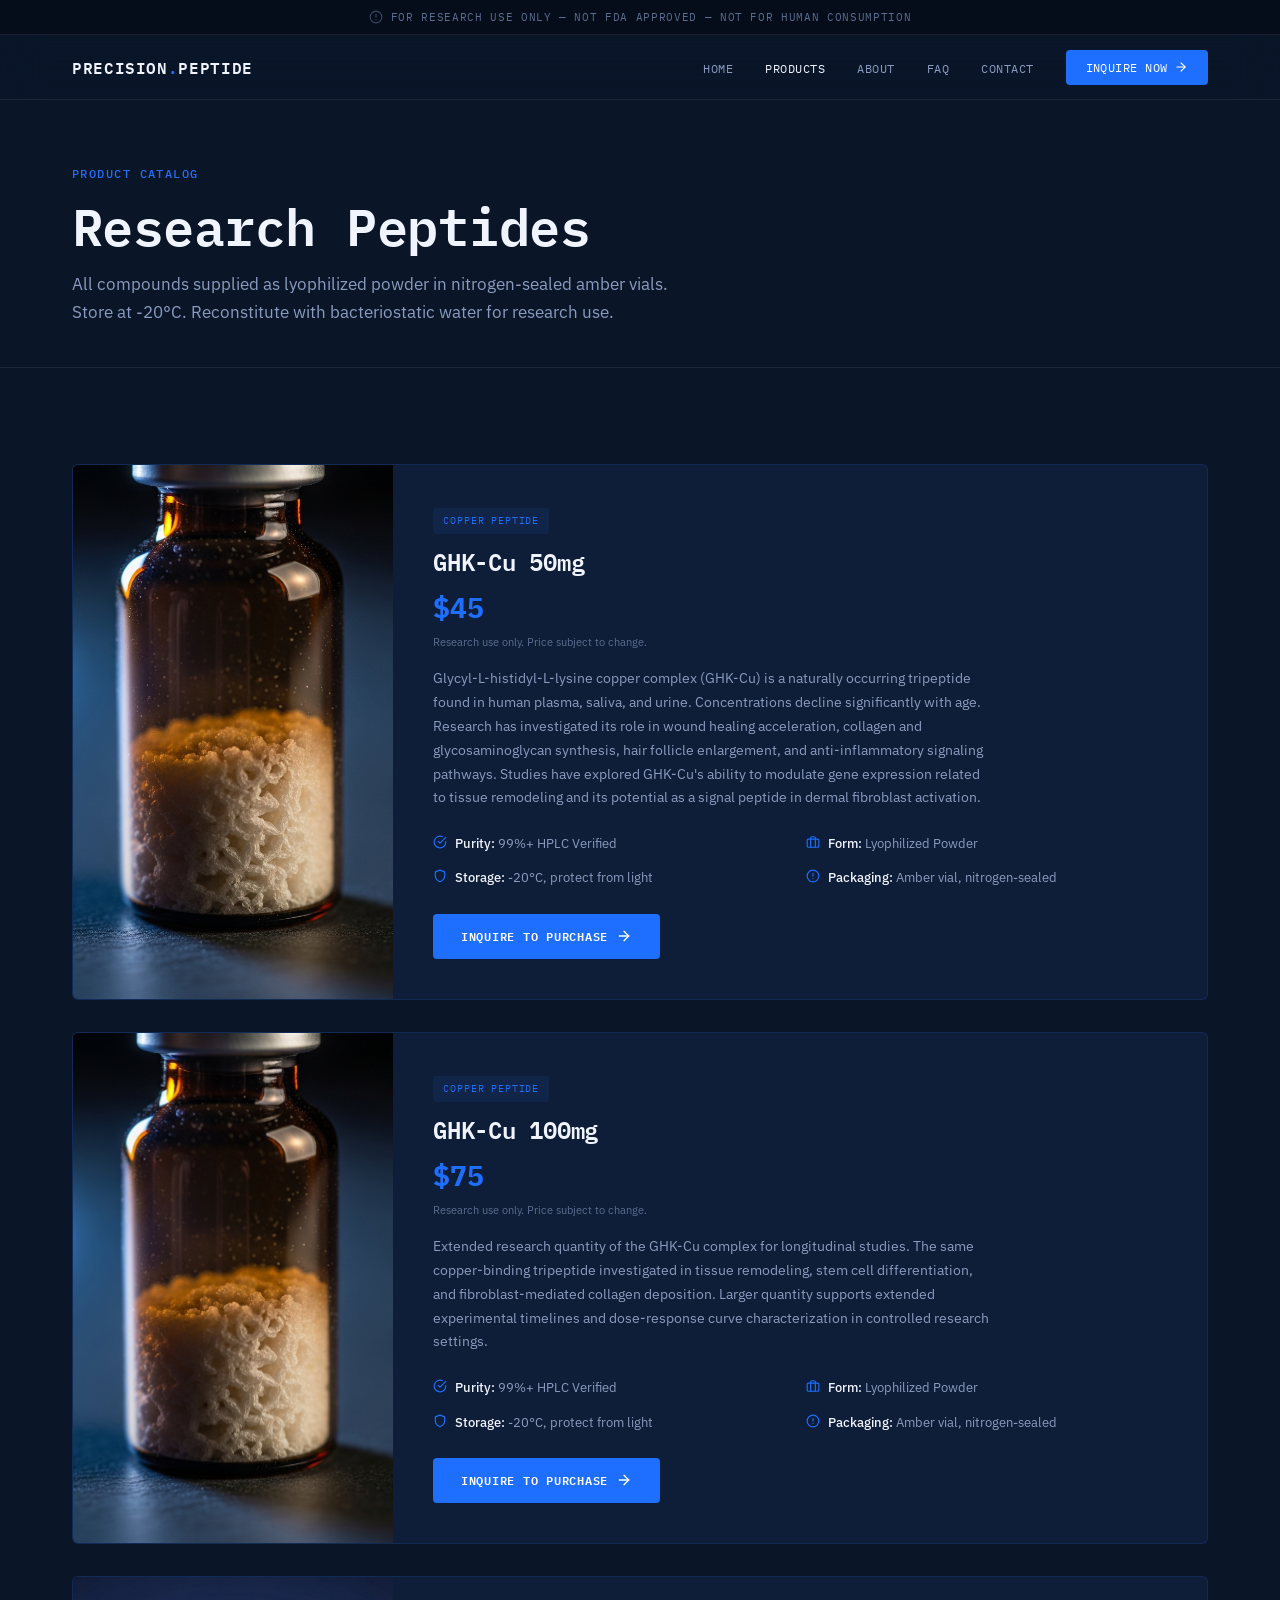
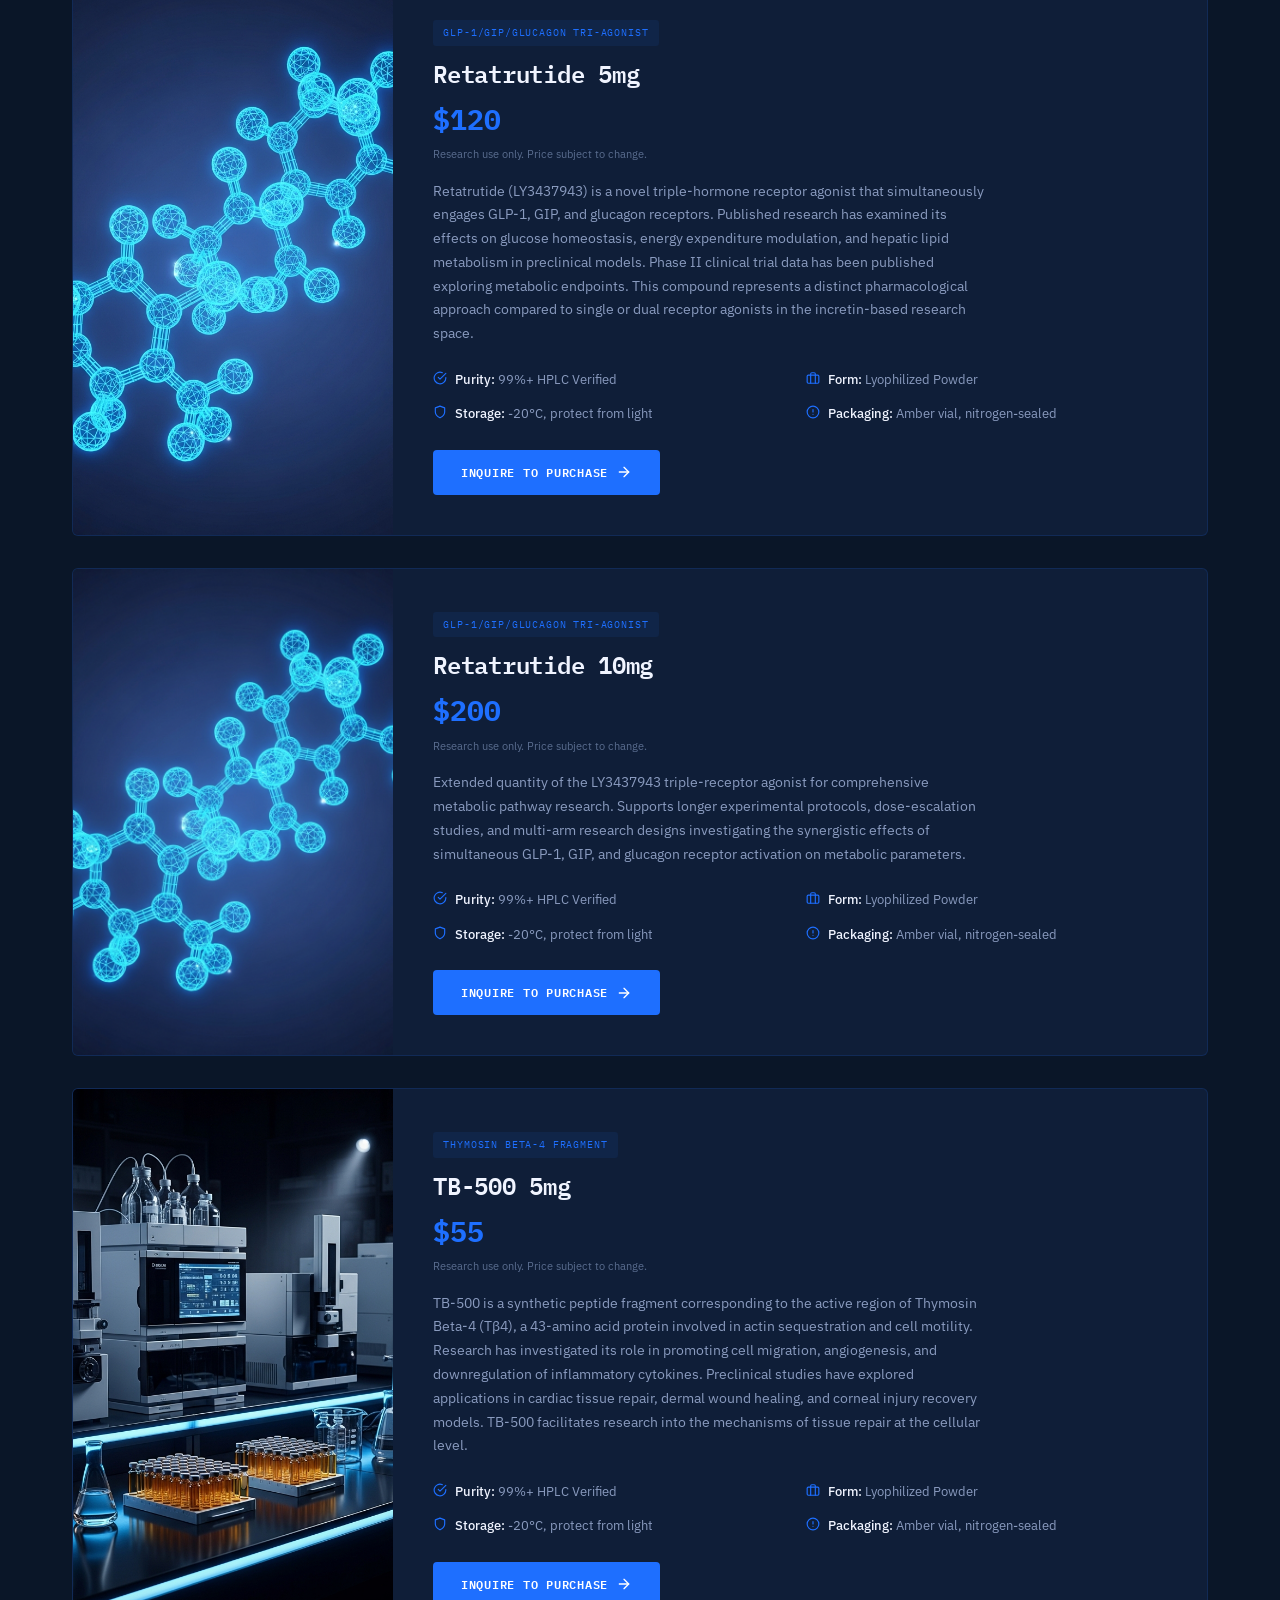
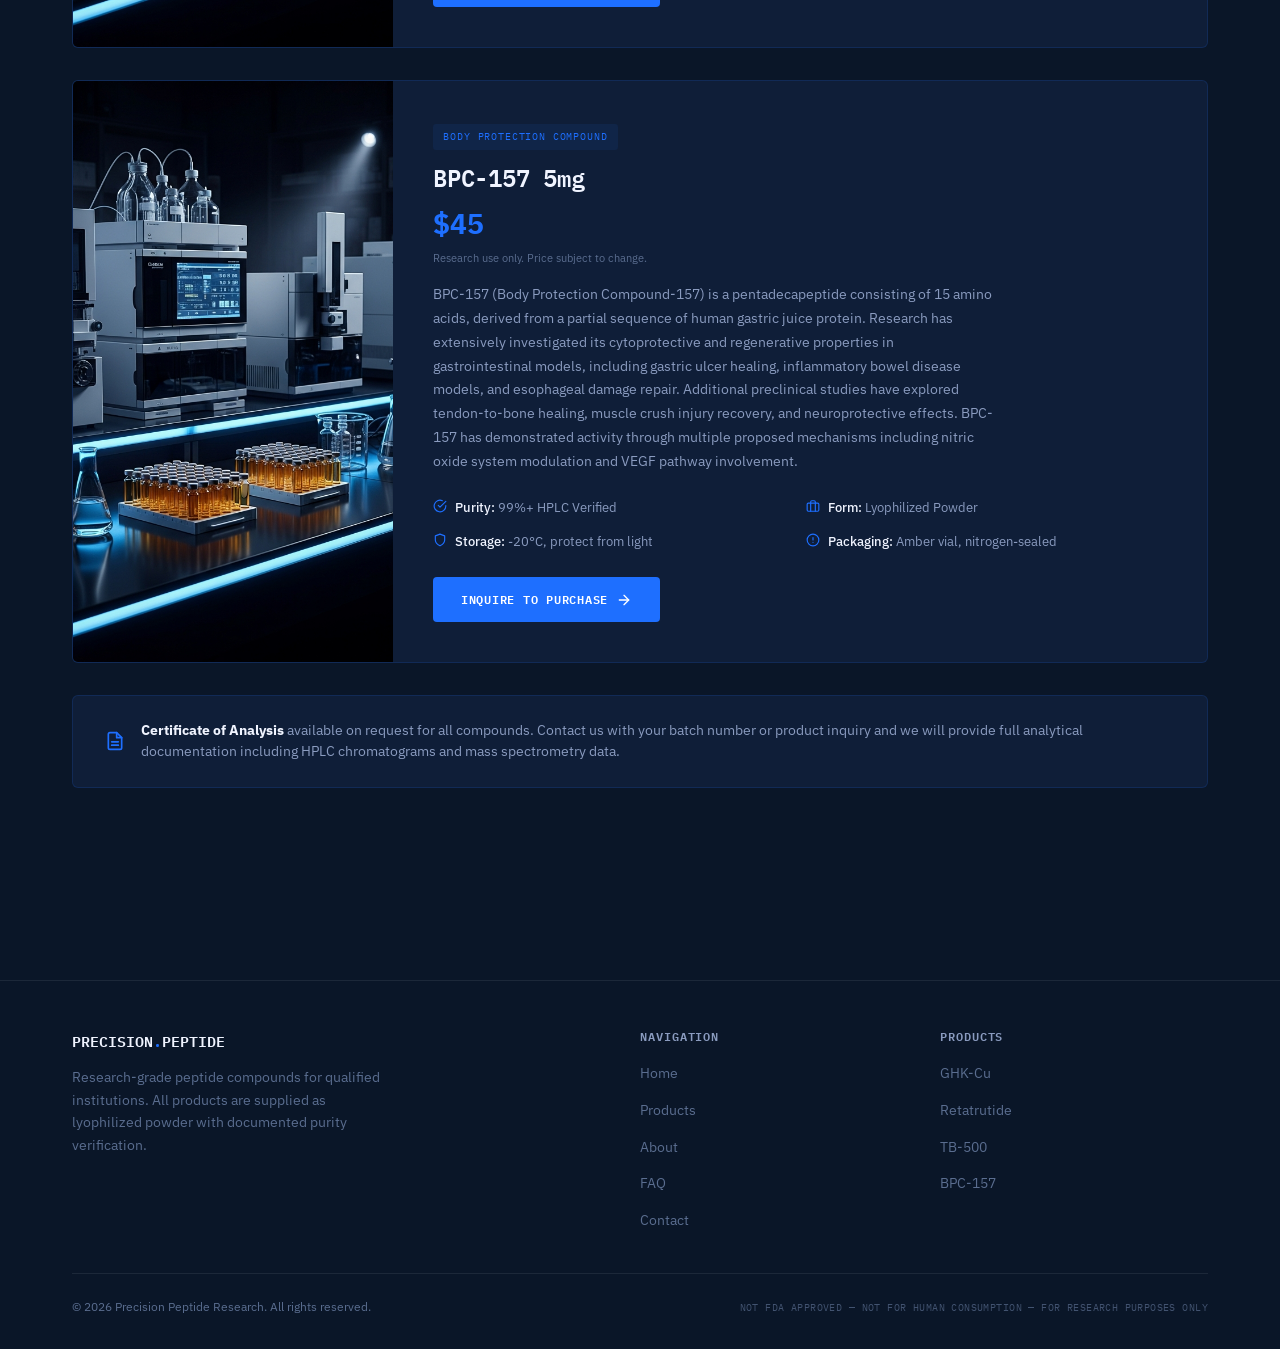
==== products.html @ 7cb361bb "Initial deploy: Precision Peptide Research - multi-page site with AI imagery" ====
<!DOCTYPE html>
<html lang="en">
<head>
  <meta charset="UTF-8">
  <meta name="viewport" content="width=device-width, initial-scale=1.0">
  <title>Research Peptide Catalog | Precision Peptide Research</title>
  <meta name="description" content="Browse our catalog of research-grade peptides: GHK-Cu, Retatrutide, TB-500, and BPC-157. 99%+ HPLC verified purity. Certificate of Analysis available on request.">
  <meta property="og:title" content="Research Peptide Catalog | Precision Peptide Research">
  <meta property="og:description" content="Research-grade peptides with 99%+ HPLC verified purity. GHK-Cu, Retatrutide, TB-500, BPC-157 for qualified research institutions.">
  <meta property="og:type" content="website">
  <meta property="og:url" content="https://oh-ashen-one.github.io/peptide-research/products.html">
  <link rel="canonical" href="https://oh-ashen-one.github.io/peptide-research/products.html">
  <link rel="preconnect" href="https://fonts.googleapis.com">
  <link rel="preconnect" href="https://fonts.gstatic.com" crossorigin>
  <link href="https://fonts.googleapis.com/css2?family=IBM+Plex+Mono:wght@400;500;600;700&family=IBM+Plex+Sans:wght@400;500;600&display=swap" rel="stylesheet">
  <link rel="stylesheet" href="assets/css/style.css">
  <script type="application/ld+json">
  [
    {
      "@context": "https://schema.org",
      "@type": "Product",
      "name": "GHK-Cu 50mg",
      "description": "Copper-binding tripeptide for wound healing and skin remodeling research. 99%+ HPLC verified purity.",
      "brand": {"@type": "Brand", "name": "Precision Peptide Research"},
      "offers": {"@type": "Offer", "price": "45.00", "priceCurrency": "USD", "availability": "https://schema.org/InStock"}
    },
    {
      "@context": "https://schema.org",
      "@type": "Product",
      "name": "GHK-Cu 100mg",
      "description": "Copper-binding tripeptide for extended tissue remodeling research. 99%+ HPLC verified purity.",
      "brand": {"@type": "Brand", "name": "Precision Peptide Research"},
      "offers": {"@type": "Offer", "price": "75.00", "priceCurrency": "USD", "availability": "https://schema.org/InStock"}
    },
    {
      "@context": "https://schema.org",
      "@type": "Product",
      "name": "Retatrutide 5mg",
      "description": "GLP-1/GIP/Glucagon triple receptor agonist for metabolic research. 99%+ HPLC verified purity.",
      "brand": {"@type": "Brand", "name": "Precision Peptide Research"},
      "offers": {"@type": "Offer", "price": "120.00", "priceCurrency": "USD", "availability": "https://schema.org/InStock"}
    },
    {
      "@context": "https://schema.org",
      "@type": "Product",
      "name": "Retatrutide 10mg",
      "description": "GLP-1/GIP/Glucagon triple receptor agonist for extended metabolic research. 99%+ HPLC verified purity.",
      "brand": {"@type": "Brand", "name": "Precision Peptide Research"},
      "offers": {"@type": "Offer", "price": "200.00", "priceCurrency": "USD", "availability": "https://schema.org/InStock"}
    },
    {
      "@context": "https://schema.org",
      "@type": "Product",
      "name": "TB-500 5mg",
      "description": "Thymosin Beta-4 fragment for tissue repair and cell migration research. 99%+ HPLC verified purity.",
      "brand": {"@type": "Brand", "name": "Precision Peptide Research"},
      "offers": {"@type": "Offer", "price": "55.00", "priceCurrency": "USD", "availability": "https://schema.org/InStock"}
    },
    {
      "@context": "https://schema.org",
      "@type": "Product",
      "name": "BPC-157 5mg",
      "description": "Body Protection Compound for gastrointestinal and systemic tissue repair research. 99%+ HPLC verified purity.",
      "brand": {"@type": "Brand", "name": "Precision Peptide Research"},
      "offers": {"@type": "Offer", "price": "45.00", "priceCurrency": "USD", "availability": "https://schema.org/InStock"}
    }
  ]
  </script>
</head>
<body>

  <!-- Disclaimer Banner -->
  <div class="disclaimer-banner">
    <div class="container">
      <svg xmlns="http://www.w3.org/2000/svg" viewBox="0 0 24 24" fill="none" stroke="currentColor" stroke-width="2" stroke-linecap="round" stroke-linejoin="round"><circle cx="12" cy="12" r="10"/><line x1="12" y1="8" x2="12" y2="12"/><line x1="12" y1="16" x2="12.01" y2="16"/></svg>
      <span>FOR RESEARCH USE ONLY &mdash; NOT FDA APPROVED &mdash; NOT FOR HUMAN CONSUMPTION</span>
    </div>
  </div>

  <!-- Navigation -->
  <nav class="nav">
    <div class="container">
      <a href="index.html" class="nav-brand">PRECISION<span>.</span>PEPTIDE</a>
      <ul class="nav-links" id="navLinks">
        <li><a href="index.html">Home</a></li>
        <li><a href="products.html" class="active">Products</a></li>
        <li><a href="about.html">About</a></li>
        <li><a href="faq.html">FAQ</a></li>
        <li><a href="contact.html">Contact</a></li>
        <li><a href="contact.html" class="nav-cta">Inquire Now <svg xmlns="http://www.w3.org/2000/svg" viewBox="0 0 24 24" fill="none" stroke="currentColor" stroke-width="2" stroke-linecap="round" stroke-linejoin="round" width="14" height="14"><line x1="5" y1="12" x2="19" y2="12"/><polyline points="12 5 19 12 12 19"/></svg></a></li>
      </ul>
      <button class="nav-toggle" onclick="document.getElementById('navLinks').classList.toggle('open')" aria-label="Toggle navigation">
        <svg xmlns="http://www.w3.org/2000/svg" viewBox="0 0 24 24" fill="none" stroke="currentColor" stroke-width="2" stroke-linecap="round" stroke-linejoin="round"><line x1="3" y1="6" x2="21" y2="6"/><line x1="3" y1="12" x2="21" y2="12"/><line x1="3" y1="18" x2="21" y2="18"/></svg>
      </button>
    </div>
  </nav>

  <!-- Page Header -->
  <section class="page-header">
    <div class="container">
      <div class="section-label">Product Catalog</div>
      <h1>Research Peptides</h1>
      <p class="section-subtitle">All compounds supplied as lyophilized powder in nitrogen-sealed amber vials. Store at -20&deg;C. Reconstitute with bacteriostatic water for research use.</p>
    </div>
  </section>

  <!-- Product Details -->
  <section class="section">
    <div class="container">

      <!-- GHK-Cu 50mg -->
      <div class="product-detail">
        <div class="product-detail-grid">
          <div class="product-detail-image">
            <img src="assets/img/product-ghkcu.jpg" alt="GHK-Cu peptide vial" width="320" height="280" loading="lazy">
          </div>
          <div class="product-detail-body">
            <span class="product-tag">Copper Peptide</span>
            <h3>GHK-Cu 50mg</h3>
            <div class="product-price">$45</div>
            <div class="product-price-note">Research use only. Price subject to change.</div>
            <p class="product-desc">Glycyl-L-histidyl-L-lysine copper complex (GHK-Cu) is a naturally occurring tripeptide found in human plasma, saliva, and urine. Concentrations decline significantly with age. Research has investigated its role in wound healing acceleration, collagen and glycosaminoglycan synthesis, hair follicle enlargement, and anti-inflammatory signaling pathways. Studies have explored GHK-Cu's ability to modulate gene expression related to tissue remodeling and its potential as a signal peptide in dermal fibroblast activation.</p>
            <div class="product-specs">
              <div class="spec-item">
                <svg xmlns="http://www.w3.org/2000/svg" viewBox="0 0 24 24" fill="none" stroke="currentColor" stroke-width="2" stroke-linecap="round" stroke-linejoin="round"><path d="M22 11.08V12a10 10 0 1 1-5.93-9.14"/><polyline points="22 4 12 14.01 9 11.01"/></svg>
                <span><strong>Purity:</strong> 99%+ HPLC Verified</span>
              </div>
              <div class="spec-item">
                <svg xmlns="http://www.w3.org/2000/svg" viewBox="0 0 24 24" fill="none" stroke="currentColor" stroke-width="2" stroke-linecap="round" stroke-linejoin="round"><rect x="2" y="7" width="20" height="14" rx="2" ry="2"/><path d="M16 21V5a2 2 0 0 0-2-2h-4a2 2 0 0 0-2 2v16"/></svg>
                <span><strong>Form:</strong> Lyophilized Powder</span>
              </div>
              <div class="spec-item">
                <svg xmlns="http://www.w3.org/2000/svg" viewBox="0 0 24 24" fill="none" stroke="currentColor" stroke-width="2" stroke-linecap="round" stroke-linejoin="round"><path d="M12 22s8-4 8-10V5l-8-3-8 3v7c0 6 8 10 8 10z"/></svg>
                <span><strong>Storage:</strong> -20&deg;C, protect from light</span>
              </div>
              <div class="spec-item">
                <svg xmlns="http://www.w3.org/2000/svg" viewBox="0 0 24 24" fill="none" stroke="currentColor" stroke-width="2" stroke-linecap="round" stroke-linejoin="round"><circle cx="12" cy="12" r="10"/><line x1="12" y1="8" x2="12" y2="12"/><line x1="12" y1="16" x2="12.01" y2="16"/></svg>
                <span><strong>Packaging:</strong> Amber vial, nitrogen-sealed</span>
              </div>
            </div>
            <a href="contact.html" class="btn btn-primary">Inquire to Purchase <svg xmlns="http://www.w3.org/2000/svg" viewBox="0 0 24 24" fill="none" stroke="currentColor" stroke-width="2" stroke-linecap="round" stroke-linejoin="round"><line x1="5" y1="12" x2="19" y2="12"/><polyline points="12 5 19 12 12 19"/></svg></a>
          </div>
        </div>
      </div>

      <!-- GHK-Cu 100mg -->
      <div class="product-detail">
        <div class="product-detail-grid">
          <div class="product-detail-image">
            <img src="assets/img/product-ghkcu.jpg" alt="GHK-Cu 100mg peptide vial" width="320" height="280" loading="lazy">
          </div>
          <div class="product-detail-body">
            <span class="product-tag">Copper Peptide</span>
            <h3>GHK-Cu 100mg</h3>
            <div class="product-price">$75</div>
            <div class="product-price-note">Research use only. Price subject to change.</div>
            <p class="product-desc">Extended research quantity of the GHK-Cu complex for longitudinal studies. The same copper-binding tripeptide investigated in tissue remodeling, stem cell differentiation, and fibroblast-mediated collagen deposition. Larger quantity supports extended experimental timelines and dose-response curve characterization in controlled research settings.</p>
            <div class="product-specs">
              <div class="spec-item">
                <svg xmlns="http://www.w3.org/2000/svg" viewBox="0 0 24 24" fill="none" stroke="currentColor" stroke-width="2" stroke-linecap="round" stroke-linejoin="round"><path d="M22 11.08V12a10 10 0 1 1-5.93-9.14"/><polyline points="22 4 12 14.01 9 11.01"/></svg>
                <span><strong>Purity:</strong> 99%+ HPLC Verified</span>
              </div>
              <div class="spec-item">
                <svg xmlns="http://www.w3.org/2000/svg" viewBox="0 0 24 24" fill="none" stroke="currentColor" stroke-width="2" stroke-linecap="round" stroke-linejoin="round"><rect x="2" y="7" width="20" height="14" rx="2" ry="2"/><path d="M16 21V5a2 2 0 0 0-2-2h-4a2 2 0 0 0-2 2v16"/></svg>
                <span><strong>Form:</strong> Lyophilized Powder</span>
              </div>
              <div class="spec-item">
                <svg xmlns="http://www.w3.org/2000/svg" viewBox="0 0 24 24" fill="none" stroke="currentColor" stroke-width="2" stroke-linecap="round" stroke-linejoin="round"><path d="M12 22s8-4 8-10V5l-8-3-8 3v7c0 6 8 10 8 10z"/></svg>
                <span><strong>Storage:</strong> -20&deg;C, protect from light</span>
              </div>
              <div class="spec-item">
                <svg xmlns="http://www.w3.org/2000/svg" viewBox="0 0 24 24" fill="none" stroke="currentColor" stroke-width="2" stroke-linecap="round" stroke-linejoin="round"><circle cx="12" cy="12" r="10"/><line x1="12" y1="8" x2="12" y2="12"/><line x1="12" y1="16" x2="12.01" y2="16"/></svg>
                <span><strong>Packaging:</strong> Amber vial, nitrogen-sealed</span>
              </div>
            </div>
            <a href="contact.html" class="btn btn-primary">Inquire to Purchase <svg xmlns="http://www.w3.org/2000/svg" viewBox="0 0 24 24" fill="none" stroke="currentColor" stroke-width="2" stroke-linecap="round" stroke-linejoin="round"><line x1="5" y1="12" x2="19" y2="12"/><polyline points="12 5 19 12 12 19"/></svg></a>
          </div>
        </div>
      </div>

      <!-- Retatrutide 5mg -->
      <div class="product-detail">
        <div class="product-detail-grid">
          <div class="product-detail-image">
            <img src="assets/img/product-reta.jpg" alt="Retatrutide molecular visualization" width="320" height="280" loading="lazy">
          </div>
          <div class="product-detail-body">
            <span class="product-tag">GLP-1/GIP/Glucagon Tri-Agonist</span>
            <h3>Retatrutide 5mg</h3>
            <div class="product-price">$120</div>
            <div class="product-price-note">Research use only. Price subject to change.</div>
            <p class="product-desc">Retatrutide (LY3437943) is a novel triple-hormone receptor agonist that simultaneously engages GLP-1, GIP, and glucagon receptors. Published research has examined its effects on glucose homeostasis, energy expenditure modulation, and hepatic lipid metabolism in preclinical models. Phase II clinical trial data has been published exploring metabolic endpoints. This compound represents a distinct pharmacological approach compared to single or dual receptor agonists in the incretin-based research space.</p>
            <div class="product-specs">
              <div class="spec-item">
                <svg xmlns="http://www.w3.org/2000/svg" viewBox="0 0 24 24" fill="none" stroke="currentColor" stroke-width="2" stroke-linecap="round" stroke-linejoin="round"><path d="M22 11.08V12a10 10 0 1 1-5.93-9.14"/><polyline points="22 4 12 14.01 9 11.01"/></svg>
                <span><strong>Purity:</strong> 99%+ HPLC Verified</span>
              </div>
              <div class="spec-item">
                <svg xmlns="http://www.w3.org/2000/svg" viewBox="0 0 24 24" fill="none" stroke="currentColor" stroke-width="2" stroke-linecap="round" stroke-linejoin="round"><rect x="2" y="7" width="20" height="14" rx="2" ry="2"/><path d="M16 21V5a2 2 0 0 0-2-2h-4a2 2 0 0 0-2 2v16"/></svg>
                <span><strong>Form:</strong> Lyophilized Powder</span>
              </div>
              <div class="spec-item">
                <svg xmlns="http://www.w3.org/2000/svg" viewBox="0 0 24 24" fill="none" stroke="currentColor" stroke-width="2" stroke-linecap="round" stroke-linejoin="round"><path d="M12 22s8-4 8-10V5l-8-3-8 3v7c0 6 8 10 8 10z"/></svg>
                <span><strong>Storage:</strong> -20&deg;C, protect from light</span>
              </div>
              <div class="spec-item">
                <svg xmlns="http://www.w3.org/2000/svg" viewBox="0 0 24 24" fill="none" stroke="currentColor" stroke-width="2" stroke-linecap="round" stroke-linejoin="round"><circle cx="12" cy="12" r="10"/><line x1="12" y1="8" x2="12" y2="12"/><line x1="12" y1="16" x2="12.01" y2="16"/></svg>
                <span><strong>Packaging:</strong> Amber vial, nitrogen-sealed</span>
              </div>
            </div>
            <a href="contact.html" class="btn btn-primary">Inquire to Purchase <svg xmlns="http://www.w3.org/2000/svg" viewBox="0 0 24 24" fill="none" stroke="currentColor" stroke-width="2" stroke-linecap="round" stroke-linejoin="round"><line x1="5" y1="12" x2="19" y2="12"/><polyline points="12 5 19 12 12 19"/></svg></a>
          </div>
        </div>
      </div>

      <!-- Retatrutide 10mg -->
      <div class="product-detail">
        <div class="product-detail-grid">
          <div class="product-detail-image">
            <img src="assets/img/product-reta.jpg" alt="Retatrutide 10mg molecular visualization" width="320" height="280" loading="lazy">
          </div>
          <div class="product-detail-body">
            <span class="product-tag">GLP-1/GIP/Glucagon Tri-Agonist</span>
            <h3>Retatrutide 10mg</h3>
            <div class="product-price">$200</div>
            <div class="product-price-note">Research use only. Price subject to change.</div>
            <p class="product-desc">Extended quantity of the LY3437943 triple-receptor agonist for comprehensive metabolic pathway research. Supports longer experimental protocols, dose-escalation studies, and multi-arm research designs investigating the synergistic effects of simultaneous GLP-1, GIP, and glucagon receptor activation on metabolic parameters.</p>
            <div class="product-specs">
              <div class="spec-item">
                <svg xmlns="http://www.w3.org/2000/svg" viewBox="0 0 24 24" fill="none" stroke="currentColor" stroke-width="2" stroke-linecap="round" stroke-linejoin="round"><path d="M22 11.08V12a10 10 0 1 1-5.93-9.14"/><polyline points="22 4 12 14.01 9 11.01"/></svg>
                <span><strong>Purity:</strong> 99%+ HPLC Verified</span>
              </div>
              <div class="spec-item">
                <svg xmlns="http://www.w3.org/2000/svg" viewBox="0 0 24 24" fill="none" stroke="currentColor" stroke-width="2" stroke-linecap="round" stroke-linejoin="round"><rect x="2" y="7" width="20" height="14" rx="2" ry="2"/><path d="M16 21V5a2 2 0 0 0-2-2h-4a2 2 0 0 0-2 2v16"/></svg>
                <span><strong>Form:</strong> Lyophilized Powder</span>
              </div>
              <div class="spec-item">
                <svg xmlns="http://www.w3.org/2000/svg" viewBox="0 0 24 24" fill="none" stroke="currentColor" stroke-width="2" stroke-linecap="round" stroke-linejoin="round"><path d="M12 22s8-4 8-10V5l-8-3-8 3v7c0 6 8 10 8 10z"/></svg>
                <span><strong>Storage:</strong> -20&deg;C, protect from light</span>
              </div>
              <div class="spec-item">
                <svg xmlns="http://www.w3.org/2000/svg" viewBox="0 0 24 24" fill="none" stroke="currentColor" stroke-width="2" stroke-linecap="round" stroke-linejoin="round"><circle cx="12" cy="12" r="10"/><line x1="12" y1="8" x2="12" y2="12"/><line x1="12" y1="16" x2="12.01" y2="16"/></svg>
                <span><strong>Packaging:</strong> Amber vial, nitrogen-sealed</span>
              </div>
            </div>
            <a href="contact.html" class="btn btn-primary">Inquire to Purchase <svg xmlns="http://www.w3.org/2000/svg" viewBox="0 0 24 24" fill="none" stroke="currentColor" stroke-width="2" stroke-linecap="round" stroke-linejoin="round"><line x1="5" y1="12" x2="19" y2="12"/><polyline points="12 5 19 12 12 19"/></svg></a>
          </div>
        </div>
      </div>

      <!-- TB-500 5mg -->
      <div class="product-detail">
        <div class="product-detail-grid">
          <div class="product-detail-image">
            <img src="assets/img/product-tb500.jpg" alt="TB-500 research laboratory" width="320" height="280" loading="lazy">
          </div>
          <div class="product-detail-body">
            <span class="product-tag">Thymosin Beta-4 Fragment</span>
            <h3>TB-500 5mg</h3>
            <div class="product-price">$55</div>
            <div class="product-price-note">Research use only. Price subject to change.</div>
            <p class="product-desc">TB-500 is a synthetic peptide fragment corresponding to the active region of Thymosin Beta-4 (T&beta;4), a 43-amino acid protein involved in actin sequestration and cell motility. Research has investigated its role in promoting cell migration, angiogenesis, and downregulation of inflammatory cytokines. Preclinical studies have explored applications in cardiac tissue repair, dermal wound healing, and corneal injury recovery models. TB-500 facilitates research into the mechanisms of tissue repair at the cellular level.</p>
            <div class="product-specs">
              <div class="spec-item">
                <svg xmlns="http://www.w3.org/2000/svg" viewBox="0 0 24 24" fill="none" stroke="currentColor" stroke-width="2" stroke-linecap="round" stroke-linejoin="round"><path d="M22 11.08V12a10 10 0 1 1-5.93-9.14"/><polyline points="22 4 12 14.01 9 11.01"/></svg>
                <span><strong>Purity:</strong> 99%+ HPLC Verified</span>
              </div>
              <div class="spec-item">
                <svg xmlns="http://www.w3.org/2000/svg" viewBox="0 0 24 24" fill="none" stroke="currentColor" stroke-width="2" stroke-linecap="round" stroke-linejoin="round"><rect x="2" y="7" width="20" height="14" rx="2" ry="2"/><path d="M16 21V5a2 2 0 0 0-2-2h-4a2 2 0 0 0-2 2v16"/></svg>
                <span><strong>Form:</strong> Lyophilized Powder</span>
              </div>
              <div class="spec-item">
                <svg xmlns="http://www.w3.org/2000/svg" viewBox="0 0 24 24" fill="none" stroke="currentColor" stroke-width="2" stroke-linecap="round" stroke-linejoin="round"><path d="M12 22s8-4 8-10V5l-8-3-8 3v7c0 6 8 10 8 10z"/></svg>
                <span><strong>Storage:</strong> -20&deg;C, protect from light</span>
              </div>
              <div class="spec-item">
                <svg xmlns="http://www.w3.org/2000/svg" viewBox="0 0 24 24" fill="none" stroke="currentColor" stroke-width="2" stroke-linecap="round" stroke-linejoin="round"><circle cx="12" cy="12" r="10"/><line x1="12" y1="8" x2="12" y2="12"/><line x1="12" y1="16" x2="12.01" y2="16"/></svg>
                <span><strong>Packaging:</strong> Amber vial, nitrogen-sealed</span>
              </div>
            </div>
            <a href="contact.html" class="btn btn-primary">Inquire to Purchase <svg xmlns="http://www.w3.org/2000/svg" viewBox="0 0 24 24" fill="none" stroke="currentColor" stroke-width="2" stroke-linecap="round" stroke-linejoin="round"><line x1="5" y1="12" x2="19" y2="12"/><polyline points="12 5 19 12 12 19"/></svg></a>
          </div>
        </div>
      </div>

      <!-- BPC-157 5mg -->
      <div class="product-detail">
        <div class="product-detail-grid">
          <div class="product-detail-image">
            <img src="assets/img/product-tb500.jpg" alt="BPC-157 research compound" width="320" height="280" loading="lazy">
          </div>
          <div class="product-detail-body">
            <span class="product-tag">Body Protection Compound</span>
            <h3>BPC-157 5mg</h3>
            <div class="product-price">$45</div>
            <div class="product-price-note">Research use only. Price subject to change.</div>
            <p class="product-desc">BPC-157 (Body Protection Compound-157) is a pentadecapeptide consisting of 15 amino acids, derived from a partial sequence of human gastric juice protein. Research has extensively investigated its cytoprotective and regenerative properties in gastrointestinal models, including gastric ulcer healing, inflammatory bowel disease models, and esophageal damage repair. Additional preclinical studies have explored tendon-to-bone healing, muscle crush injury recovery, and neuroprotective effects. BPC-157 has demonstrated activity through multiple proposed mechanisms including nitric oxide system modulation and VEGF pathway involvement.</p>
            <div class="product-specs">
              <div class="spec-item">
                <svg xmlns="http://www.w3.org/2000/svg" viewBox="0 0 24 24" fill="none" stroke="currentColor" stroke-width="2" stroke-linecap="round" stroke-linejoin="round"><path d="M22 11.08V12a10 10 0 1 1-5.93-9.14"/><polyline points="22 4 12 14.01 9 11.01"/></svg>
                <span><strong>Purity:</strong> 99%+ HPLC Verified</span>
              </div>
              <div class="spec-item">
                <svg xmlns="http://www.w3.org/2000/svg" viewBox="0 0 24 24" fill="none" stroke="currentColor" stroke-width="2" stroke-linecap="round" stroke-linejoin="round"><rect x="2" y="7" width="20" height="14" rx="2" ry="2"/><path d="M16 21V5a2 2 0 0 0-2-2h-4a2 2 0 0 0-2 2v16"/></svg>
                <span><strong>Form:</strong> Lyophilized Powder</span>
              </div>
              <div class="spec-item">
                <svg xmlns="http://www.w3.org/2000/svg" viewBox="0 0 24 24" fill="none" stroke="currentColor" stroke-width="2" stroke-linecap="round" stroke-linejoin="round"><path d="M12 22s8-4 8-10V5l-8-3-8 3v7c0 6 8 10 8 10z"/></svg>
                <span><strong>Storage:</strong> -20&deg;C, protect from light</span>
              </div>
              <div class="spec-item">
                <svg xmlns="http://www.w3.org/2000/svg" viewBox="0 0 24 24" fill="none" stroke="currentColor" stroke-width="2" stroke-linecap="round" stroke-linejoin="round"><circle cx="12" cy="12" r="10"/><line x1="12" y1="8" x2="12" y2="12"/><line x1="12" y1="16" x2="12.01" y2="16"/></svg>
                <span><strong>Packaging:</strong> Amber vial, nitrogen-sealed</span>
              </div>
            </div>
            <a href="contact.html" class="btn btn-primary">Inquire to Purchase <svg xmlns="http://www.w3.org/2000/svg" viewBox="0 0 24 24" fill="none" stroke="currentColor" stroke-width="2" stroke-linecap="round" stroke-linejoin="round"><line x1="5" y1="12" x2="19" y2="12"/><polyline points="12 5 19 12 12 19"/></svg></a>
          </div>
        </div>
      </div>

      <div class="coa-banner">
        <svg xmlns="http://www.w3.org/2000/svg" viewBox="0 0 24 24" fill="none" stroke="currentColor" stroke-width="2" stroke-linecap="round" stroke-linejoin="round"><path d="M14 2H6a2 2 0 0 0-2 2v16a2 2 0 0 0 2 2h12a2 2 0 0 0 2-2V8z"/><polyline points="14 2 14 8 20 8"/><line x1="16" y1="13" x2="8" y2="13"/><line x1="16" y1="17" x2="8" y2="17"/></svg>
        <p><strong>Certificate of Analysis</strong> available on request for all compounds. Contact us with your batch number or product inquiry and we will provide full analytical documentation including HPLC chromatograms and mass spectrometry data.</p>
      </div>

    </div>
  </section>

  <!-- Footer -->
  <footer class="footer">
    <div class="container">
      <div class="footer-grid">
        <div>
          <div class="footer-brand">PRECISION<span>.</span>PEPTIDE</div>
          <p class="footer-desc">Research-grade peptide compounds for qualified institutions. All products are supplied as lyophilized powder with documented purity verification.</p>
        </div>
        <div>
          <h4>Navigation</h4>
          <ul class="footer-links">
            <li><a href="index.html">Home</a></li>
            <li><a href="products.html">Products</a></li>
            <li><a href="about.html">About</a></li>
            <li><a href="faq.html">FAQ</a></li>
            <li><a href="contact.html">Contact</a></li>
          </ul>
        </div>
        <div>
          <h4>Products</h4>
          <ul class="footer-links">
            <li><a href="products.html">GHK-Cu</a></li>
            <li><a href="products.html">Retatrutide</a></li>
            <li><a href="products.html">TB-500</a></li>
            <li><a href="products.html">BPC-157</a></li>
          </ul>
        </div>
      </div>
      <div class="footer-bottom">
        <div class="footer-legal">&copy; 2026 Precision Peptide Research. All rights reserved.</div>
        <div class="footer-disclaimer">NOT FDA APPROVED &mdash; NOT FOR HUMAN CONSUMPTION &mdash; FOR RESEARCH PURPOSES ONLY</div>
      </div>
    </div>
  </footer>

</body>
</html>
---- assets/css/style.css ----
/* ============================================
   PEPTIDE RESEARCH CHEMICALS — Master Stylesheet
   Design: Clinical, pharmaceutical, trust-first
   Colors: Blueprint Navy + Electric Blue accent
   ============================================ */

/* --- Reset & Base --- */
*, *::before, *::after { box-sizing: border-box; margin: 0; padding: 0; }

:root {
  --bg-primary: #0A1628;
  --bg-card: #0F1E38;
  --bg-card-hover: #132444;
  --text-primary: #F0F4FF;
  --text-secondary: #8A9BBF;
  --text-muted: #5A6D8F;
  --accent: #1E6FFF;
  --accent-hover: #3D82FF;
  --border: rgba(30, 111, 255, 0.15);
  --border-light: rgba(240, 244, 255, 0.08);
  --font-mono: 'IBM Plex Mono', monospace;
  --font-sans: 'IBM Plex Sans', sans-serif;
  --max-width: 1200px;
  --section-pad: clamp(3rem, 8vw, 6rem);
  --card-radius: 6px;
}

html { font-size: 16px; scroll-behavior: smooth; }

body {
  font-family: var(--font-sans);
  background: var(--bg-primary);
  color: var(--text-primary);
  line-height: 1.7;
  -webkit-font-smoothing: antialiased;
  -moz-osx-font-smoothing: grayscale;
}

img { max-width: 100%; height: auto; display: block; }
a { color: var(--accent); text-decoration: none; transition: color 0.2s; }
a:hover { color: var(--accent-hover); }

h1, h2, h3, h4, h5, h6 {
  font-family: var(--font-mono);
  font-weight: 600;
  line-height: 1.25;
  letter-spacing: -0.01em;
}

h1 { font-size: clamp(2rem, 5vw, 3.25rem); }
h2 { font-size: clamp(1.5rem, 3.5vw, 2.25rem); }
h3 { font-size: clamp(1.15rem, 2.5vw, 1.5rem); }

/* --- Utility --- */
.container {
  width: 100%;
  max-width: var(--max-width);
  margin: 0 auto;
  padding: 0 clamp(1.25rem, 4vw, 2rem);
}

.section { padding: var(--section-pad) 0; }

.section-label {
  font-family: var(--font-mono);
  font-size: 0.75rem;
  font-weight: 500;
  letter-spacing: 0.12em;
  text-transform: uppercase;
  color: var(--accent);
  margin-bottom: 0.75rem;
}

.section-title { margin-bottom: 1rem; }

.section-subtitle {
  color: var(--text-secondary);
  font-size: 1.05rem;
  max-width: 600px;
  line-height: 1.7;
}

.divider {
  border: none;
  border-top: 1px solid var(--border-light);
  margin: 0;
}

/* --- Disclaimer Banner --- */
.disclaimer-banner {
  background: #060D1A;
  border-bottom: 1px solid var(--border-light);
  padding: 0.5rem 0;
  font-family: var(--font-mono);
  font-size: 0.68rem;
  letter-spacing: 0.06em;
  color: var(--text-muted);
  text-align: center;
  position: sticky;
  top: 0;
  z-index: 1001;
}

.disclaimer-banner .container {
  display: flex;
  align-items: center;
  justify-content: center;
  gap: 0.5rem;
}

.disclaimer-banner svg {
  width: 14px;
  height: 14px;
  flex-shrink: 0;
  opacity: 0.6;
}

/* --- Navigation --- */
.nav {
  position: sticky;
  top: 28px;
  z-index: 1000;
  background: rgba(10, 22, 40, 0.85);
  backdrop-filter: blur(20px);
  -webkit-backdrop-filter: blur(20px);
  border-bottom: 1px solid var(--border-light);
  padding: 0;
}

.nav .container {
  display: flex;
  align-items: center;
  justify-content: space-between;
  height: 64px;
}

.nav-brand {
  font-family: var(--font-mono);
  font-size: 1rem;
  font-weight: 600;
  color: var(--text-primary);
  letter-spacing: 0.04em;
  white-space: nowrap;
}

.nav-brand span { color: var(--accent); }

.nav-links {
  display: flex;
  align-items: center;
  gap: 2rem;
  list-style: none;
}

.nav-links a {
  font-family: var(--font-mono);
  font-size: 0.78rem;
  font-weight: 400;
  letter-spacing: 0.04em;
  color: var(--text-secondary);
  transition: color 0.2s;
  text-transform: uppercase;
}

.nav-links a:hover,
.nav-links a.active { color: var(--text-primary); }

.nav-cta {
  display: inline-flex;
  align-items: center;
  gap: 0.4rem;
  padding: 0.5rem 1.25rem;
  background: var(--accent);
  color: #fff !important;
  font-family: var(--font-mono) !important;
  font-size: 0.72rem !important;
  font-weight: 600;
  letter-spacing: 0.06em;
  text-transform: uppercase;
  border-radius: 4px;
  transition: background 0.2s;
}

.nav-cta:hover { background: var(--accent-hover); color: #fff !important; }

.nav-toggle {
  display: none;
  background: none;
  border: none;
  cursor: pointer;
  padding: 0.5rem;
}

.nav-toggle svg { width: 24px; height: 24px; color: var(--text-primary); }

/* --- Mobile Nav --- */
@media (max-width: 768px) {
  .nav-links {
    display: none;
    position: absolute;
    top: 64px;
    left: 0;
    right: 0;
    flex-direction: column;
    background: rgba(10, 22, 40, 0.97);
    backdrop-filter: blur(20px);
    padding: 1.5rem;
    gap: 1.25rem;
    border-bottom: 1px solid var(--border-light);
  }
  .nav-links.open { display: flex; }
  .nav-toggle { display: block; }
}

/* --- Buttons --- */
.btn {
  display: inline-flex;
  align-items: center;
  gap: 0.5rem;
  font-family: var(--font-mono);
  font-size: 0.78rem;
  font-weight: 600;
  letter-spacing: 0.06em;
  text-transform: uppercase;
  padding: 0.75rem 1.75rem;
  border-radius: 4px;
  border: none;
  cursor: pointer;
  transition: background 0.2s, border-color 0.2s;
}

.btn-primary {
  background: var(--accent);
  color: #fff;
}
.btn-primary:hover { background: var(--accent-hover); color: #fff; }

.btn-outline {
  background: transparent;
  color: var(--text-primary);
  border: 1px solid var(--border);
}
.btn-outline:hover { border-color: var(--accent); color: var(--accent); }

.btn svg { width: 16px; height: 16px; }

/* --- Hero --- */
.hero {
  padding: clamp(3rem, 10vw, 6rem) 0 clamp(2rem, 6vw, 4rem);
  position: relative;
  overflow: hidden;
}

.hero-grid {
  display: grid;
  grid-template-columns: 1fr 1fr;
  gap: 3rem;
  align-items: center;
}

.hero-content { position: relative; z-index: 2; }

.hero-badge {
  display: inline-flex;
  align-items: center;
  gap: 0.4rem;
  font-family: var(--font-mono);
  font-size: 0.7rem;
  letter-spacing: 0.08em;
  text-transform: uppercase;
  color: var(--accent);
  background: rgba(30, 111, 255, 0.08);
  border: 1px solid rgba(30, 111, 255, 0.2);
  padding: 0.35rem 0.85rem;
  border-radius: 3px;
  margin-bottom: 1.5rem;
}

.hero-badge svg { width: 14px; height: 14px; }

.hero h1 {
  margin-bottom: 1.25rem;
  color: var(--text-primary);
}

.hero h1 em {
  font-style: normal;
  color: var(--accent);
}

.hero-desc {
  color: var(--text-secondary);
  font-size: 1.05rem;
  line-height: 1.75;
  max-width: 520px;
  margin-bottom: 2rem;
}

.hero-actions { display: flex; gap: 1rem; flex-wrap: wrap; }

.hero-image {
  position: relative;
  border-radius: var(--card-radius);
  overflow: hidden;
  border: 1px solid var(--border-light);
}

.hero-image img {
  width: 100%;
  height: 100%;
  object-fit: cover;
  min-height: 360px;
}

.hero-image::after {
  content: '';
  position: absolute;
  inset: 0;
  background: linear-gradient(135deg, rgba(10, 22, 40, 0.3), transparent);
  pointer-events: none;
}

@media (max-width: 768px) {
  .hero-grid {
    grid-template-columns: 1fr;
    gap: 2rem;
  }
  .hero-image { order: -1; }
  .hero-image img { min-height: 220px; }
}

/* --- Trust Bar --- */
.trust-bar {
  padding: 2.5rem 0;
  border-top: 1px solid var(--border-light);
  border-bottom: 1px solid var(--border-light);
}

.trust-items {
  display: grid;
  grid-template-columns: repeat(4, 1fr);
  gap: 1.5rem;
}

.trust-item {
  display: flex;
  align-items: flex-start;
  gap: 0.75rem;
}

.trust-icon {
  width: 36px;
  height: 36px;
  flex-shrink: 0;
  display: flex;
  align-items: center;
  justify-content: center;
  background: rgba(30, 111, 255, 0.08);
  border: 1px solid rgba(30, 111, 255, 0.15);
  border-radius: 4px;
}

.trust-icon svg { width: 18px; height: 18px; color: var(--accent); }

.trust-label {
  font-family: var(--font-mono);
  font-size: 0.78rem;
  font-weight: 500;
  letter-spacing: 0.02em;
  color: var(--text-primary);
  line-height: 1.4;
}

.trust-sublabel {
  font-size: 0.72rem;
  color: var(--text-muted);
  margin-top: 0.15rem;
  line-height: 1.4;
}

@media (max-width: 768px) {
  .trust-items { grid-template-columns: repeat(2, 1fr); }
}

@media (max-width: 480px) {
  .trust-items { grid-template-columns: 1fr; }
}

/* --- Product Cards --- */
.products-grid {
  display: grid;
  grid-template-columns: repeat(3, 1fr);
  gap: 1.5rem;
}

.product-card {
  background: var(--bg-card);
  border: 1px solid var(--border);
  border-radius: var(--card-radius);
  padding: 2rem;
  display: flex;
  flex-direction: column;
  transition: border-color 0.25s, transform 0.25s;
  opacity: 0;
  transform: translateY(20px);
  animation: floatUp 0.5s ease forwards;
}

.product-card:nth-child(1) { animation-delay: 0.05s; }
.product-card:nth-child(2) { animation-delay: 0.1s; }
.product-card:nth-child(3) { animation-delay: 0.15s; }
.product-card:nth-child(4) { animation-delay: 0.2s; }
.product-card:nth-child(5) { animation-delay: 0.25s; }
.product-card:nth-child(6) { animation-delay: 0.3s; }

@keyframes floatUp {
  to { opacity: 1; transform: translateY(0); }
}

.product-card:hover {
  border-color: rgba(30, 111, 255, 0.35);
  transform: translateY(-2px);
}

.product-tag {
  display: inline-block;
  font-family: var(--font-mono);
  font-size: 0.65rem;
  letter-spacing: 0.08em;
  text-transform: uppercase;
  color: var(--accent);
  background: rgba(30, 111, 255, 0.08);
  padding: 0.25rem 0.65rem;
  border-radius: 3px;
  margin-bottom: 1rem;
  align-self: flex-start;
}

.product-name {
  font-family: var(--font-mono);
  font-size: 1.25rem;
  font-weight: 600;
  margin-bottom: 0.5rem;
}

.product-price {
  font-family: var(--font-mono);
  font-size: 1.5rem;
  font-weight: 700;
  color: var(--accent);
  margin-bottom: 0.25rem;
}

.product-price-note {
  font-size: 0.68rem;
  color: var(--text-muted);
  margin-bottom: 1rem;
  line-height: 1.4;
}

.product-desc {
  color: var(--text-secondary);
  font-size: 0.9rem;
  line-height: 1.65;
  margin-bottom: 1.25rem;
  flex-grow: 1;
}

.product-meta {
  display: flex;
  flex-direction: column;
  gap: 0.4rem;
  margin-bottom: 1.5rem;
  padding-top: 1rem;
  border-top: 1px solid var(--border-light);
}

.product-meta-item {
  display: flex;
  align-items: center;
  gap: 0.5rem;
  font-size: 0.78rem;
  color: var(--text-muted);
}

.product-meta-item svg { width: 14px; height: 14px; color: var(--accent); flex-shrink: 0; }

.product-cta {
  display: flex;
  align-items: center;
  justify-content: center;
  gap: 0.5rem;
  width: 100%;
  padding: 0.7rem 1rem;
  background: transparent;
  border: 1px solid var(--border);
  color: var(--text-primary);
  font-family: var(--font-mono);
  font-size: 0.72rem;
  font-weight: 600;
  letter-spacing: 0.06em;
  text-transform: uppercase;
  border-radius: 4px;
  text-align: center;
  transition: background 0.2s, border-color 0.2s, color 0.2s;
}

.product-cta:hover {
  background: var(--accent);
  border-color: var(--accent);
  color: #fff;
}

.product-cta svg { width: 14px; height: 14px; }

@media (max-width: 1024px) {
  .products-grid { grid-template-columns: repeat(2, 1fr); }
}

@media (max-width: 600px) {
  .products-grid { grid-template-columns: 1fr; }
}

/* --- Product Detail (products.html) --- */
.product-detail {
  background: var(--bg-card);
  border: 1px solid var(--border);
  border-radius: var(--card-radius);
  overflow: hidden;
  margin-bottom: 2rem;
}

.product-detail-grid {
  display: grid;
  grid-template-columns: 320px 1fr;
  gap: 0;
}

.product-detail-image {
  position: relative;
  overflow: hidden;
  min-height: 280px;
}

.product-detail-image img {
  width: 100%;
  height: 100%;
  object-fit: cover;
}

.product-detail-body { padding: 2.5rem; }

.product-detail-body .product-tag { margin-bottom: 0.75rem; }

.product-detail-body h3 {
  font-size: 1.5rem;
  margin-bottom: 0.5rem;
}

.product-detail-body .product-price {
  font-size: 1.75rem;
  margin-bottom: 0.25rem;
}

.product-detail-body .product-desc {
  margin-bottom: 1.5rem;
  max-width: 560px;
}

.product-specs {
  display: grid;
  grid-template-columns: 1fr 1fr;
  gap: 0.75rem;
  margin-bottom: 1.5rem;
}

.spec-item {
  display: flex;
  align-items: flex-start;
  gap: 0.5rem;
  font-size: 0.82rem;
  color: var(--text-secondary);
}

.spec-item svg { width: 14px; height: 14px; color: var(--accent); flex-shrink: 0; margin-top: 2px; }

.spec-item strong {
  color: var(--text-primary);
  font-weight: 500;
}

@media (max-width: 768px) {
  .product-detail-grid { grid-template-columns: 1fr; }
  .product-detail-image { min-height: 200px; max-height: 240px; }
  .product-detail-body { padding: 1.75rem; }
  .product-specs { grid-template-columns: 1fr; }
}

/* --- About Page --- */
.about-grid {
  display: grid;
  grid-template-columns: 1fr 1fr;
  gap: 3rem;
  align-items: start;
}

.about-text { line-height: 1.8; color: var(--text-secondary); }
.about-text p { margin-bottom: 1.25rem; }
.about-text strong { color: var(--text-primary); }

.quality-card {
  background: var(--bg-card);
  border: 1px solid var(--border);
  border-radius: var(--card-radius);
  padding: 2rem;
}

.quality-item {
  display: flex;
  align-items: flex-start;
  gap: 0.85rem;
  padding: 1.25rem 0;
  border-bottom: 1px solid var(--border-light);
}

.quality-item:last-child { border-bottom: none; }

.quality-icon {
  width: 32px;
  height: 32px;
  flex-shrink: 0;
  display: flex;
  align-items: center;
  justify-content: center;
  background: rgba(30, 111, 255, 0.08);
  border-radius: 4px;
}

.quality-icon svg { width: 16px; height: 16px; color: var(--accent); }

.quality-item h4 {
  font-family: var(--font-mono);
  font-size: 0.88rem;
  font-weight: 600;
  margin-bottom: 0.3rem;
}

.quality-item p {
  font-size: 0.85rem;
  color: var(--text-muted);
  line-height: 1.6;
}

@media (max-width: 768px) {
  .about-grid { grid-template-columns: 1fr; }
}

/* --- FAQ --- */
.faq-list { max-width: 760px; }

.faq-item {
  border-bottom: 1px solid var(--border-light);
  padding: 1.5rem 0;
}

.faq-question {
  font-family: var(--font-mono);
  font-size: 1rem;
  font-weight: 600;
  color: var(--text-primary);
  cursor: pointer;
  display: flex;
  align-items: center;
  justify-content: space-between;
  gap: 1rem;
  background: none;
  border: none;
  width: 100%;
  text-align: left;
  padding: 0;
}

.faq-question svg {
  width: 18px;
  height: 18px;
  flex-shrink: 0;
  color: var(--text-muted);
  transition: transform 0.25s;
}

.faq-item.open .faq-question svg { transform: rotate(45deg); }

.faq-answer {
  max-height: 0;
  overflow: hidden;
  transition: max-height 0.3s ease, padding 0.3s ease;
}

.faq-item.open .faq-answer {
  max-height: 400px;
  padding-top: 1rem;
}

.faq-answer p {
  color: var(--text-secondary);
  font-size: 0.92rem;
  line-height: 1.75;
}

/* --- Contact Form --- */
.contact-grid {
  display: grid;
  grid-template-columns: 1fr 1fr;
  gap: 3rem;
  align-items: start;
}

.contact-info { color: var(--text-secondary); line-height: 1.75; }
.contact-info p { margin-bottom: 1.25rem; }

.contact-detail {
  display: flex;
  align-items: center;
  gap: 0.65rem;
  margin-bottom: 0.85rem;
  font-size: 0.9rem;
}

.contact-detail svg { width: 16px; height: 16px; color: var(--accent); flex-shrink: 0; }

.contact-form-card {
  background: var(--bg-card);
  border: 1px solid var(--border);
  border-radius: var(--card-radius);
  padding: 2.5rem;
}

.form-group { margin-bottom: 1.25rem; }

.form-group label {
  display: block;
  font-family: var(--font-mono);
  font-size: 0.72rem;
  font-weight: 500;
  letter-spacing: 0.06em;
  text-transform: uppercase;
  color: var(--text-secondary);
  margin-bottom: 0.5rem;
}

.form-group input,
.form-group textarea,
.form-group select {
  width: 100%;
  padding: 0.75rem 1rem;
  background: var(--bg-primary);
  border: 1px solid var(--border);
  border-radius: 4px;
  color: var(--text-primary);
  font-family: var(--font-sans);
  font-size: 0.9rem;
  transition: border-color 0.2s;
  outline: none;
}

.form-group input:focus,
.form-group textarea:focus,
.form-group select:focus {
  border-color: var(--accent);
}

.form-group textarea { resize: vertical; min-height: 120px; }

.form-group select option { background: var(--bg-primary); }

@media (max-width: 768px) {
  .contact-grid { grid-template-columns: 1fr; }
  .contact-form-card { padding: 1.75rem; }
}

/* --- Footer --- */
.footer {
  padding: 3rem 0 2rem;
  border-top: 1px solid var(--border-light);
  margin-top: var(--section-pad);
}

.footer-grid {
  display: grid;
  grid-template-columns: 2fr 1fr 1fr;
  gap: 2rem;
  margin-bottom: 2.5rem;
}

.footer-brand {
  font-family: var(--font-mono);
  font-size: 0.95rem;
  font-weight: 600;
  margin-bottom: 0.75rem;
}

.footer-brand span { color: var(--accent); }

.footer-desc {
  color: var(--text-muted);
  font-size: 0.85rem;
  line-height: 1.65;
  max-width: 320px;
}

.footer h4 {
  font-family: var(--font-mono);
  font-size: 0.72rem;
  font-weight: 600;
  letter-spacing: 0.08em;
  text-transform: uppercase;
  color: var(--text-secondary);
  margin-bottom: 1rem;
}

.footer-links {
  list-style: none;
  display: flex;
  flex-direction: column;
  gap: 0.6rem;
}

.footer-links a {
  font-size: 0.85rem;
  color: var(--text-muted);
  transition: color 0.2s;
}

.footer-links a:hover { color: var(--text-primary); }

.footer-bottom {
  padding-top: 1.5rem;
  border-top: 1px solid var(--border-light);
  display: flex;
  align-items: center;
  justify-content: space-between;
  flex-wrap: wrap;
  gap: 0.75rem;
}

.footer-legal {
  font-size: 0.72rem;
  color: var(--text-muted);
  line-height: 1.6;
}

.footer-disclaimer {
  font-family: var(--font-mono);
  font-size: 0.65rem;
  letter-spacing: 0.04em;
  color: var(--text-muted);
  opacity: 0.7;
}

@media (max-width: 768px) {
  .footer-grid { grid-template-columns: 1fr; gap: 1.5rem; }
  .footer-bottom { flex-direction: column; text-align: center; }
}

/* --- Page Header --- */
.page-header {
  padding: clamp(2.5rem, 6vw, 4rem) 0 clamp(1.5rem, 4vw, 2.5rem);
  border-bottom: 1px solid var(--border-light);
}

.page-header .section-label { margin-bottom: 0.5rem; }

.page-header h1 { margin-bottom: 0.75rem; }

.page-header .section-subtitle { margin-bottom: 0; }

/* --- COA Banner --- */
.coa-banner {
  background: var(--bg-card);
  border: 1px solid var(--border);
  border-radius: var(--card-radius);
  padding: 1.5rem 2rem;
  display: flex;
  align-items: center;
  gap: 1rem;
  margin-top: 2rem;
}

.coa-banner svg { width: 20px; height: 20px; color: var(--accent); flex-shrink: 0; }

.coa-banner p {
  font-size: 0.88rem;
  color: var(--text-secondary);
  line-height: 1.5;
}

.coa-banner strong { color: var(--text-primary); }
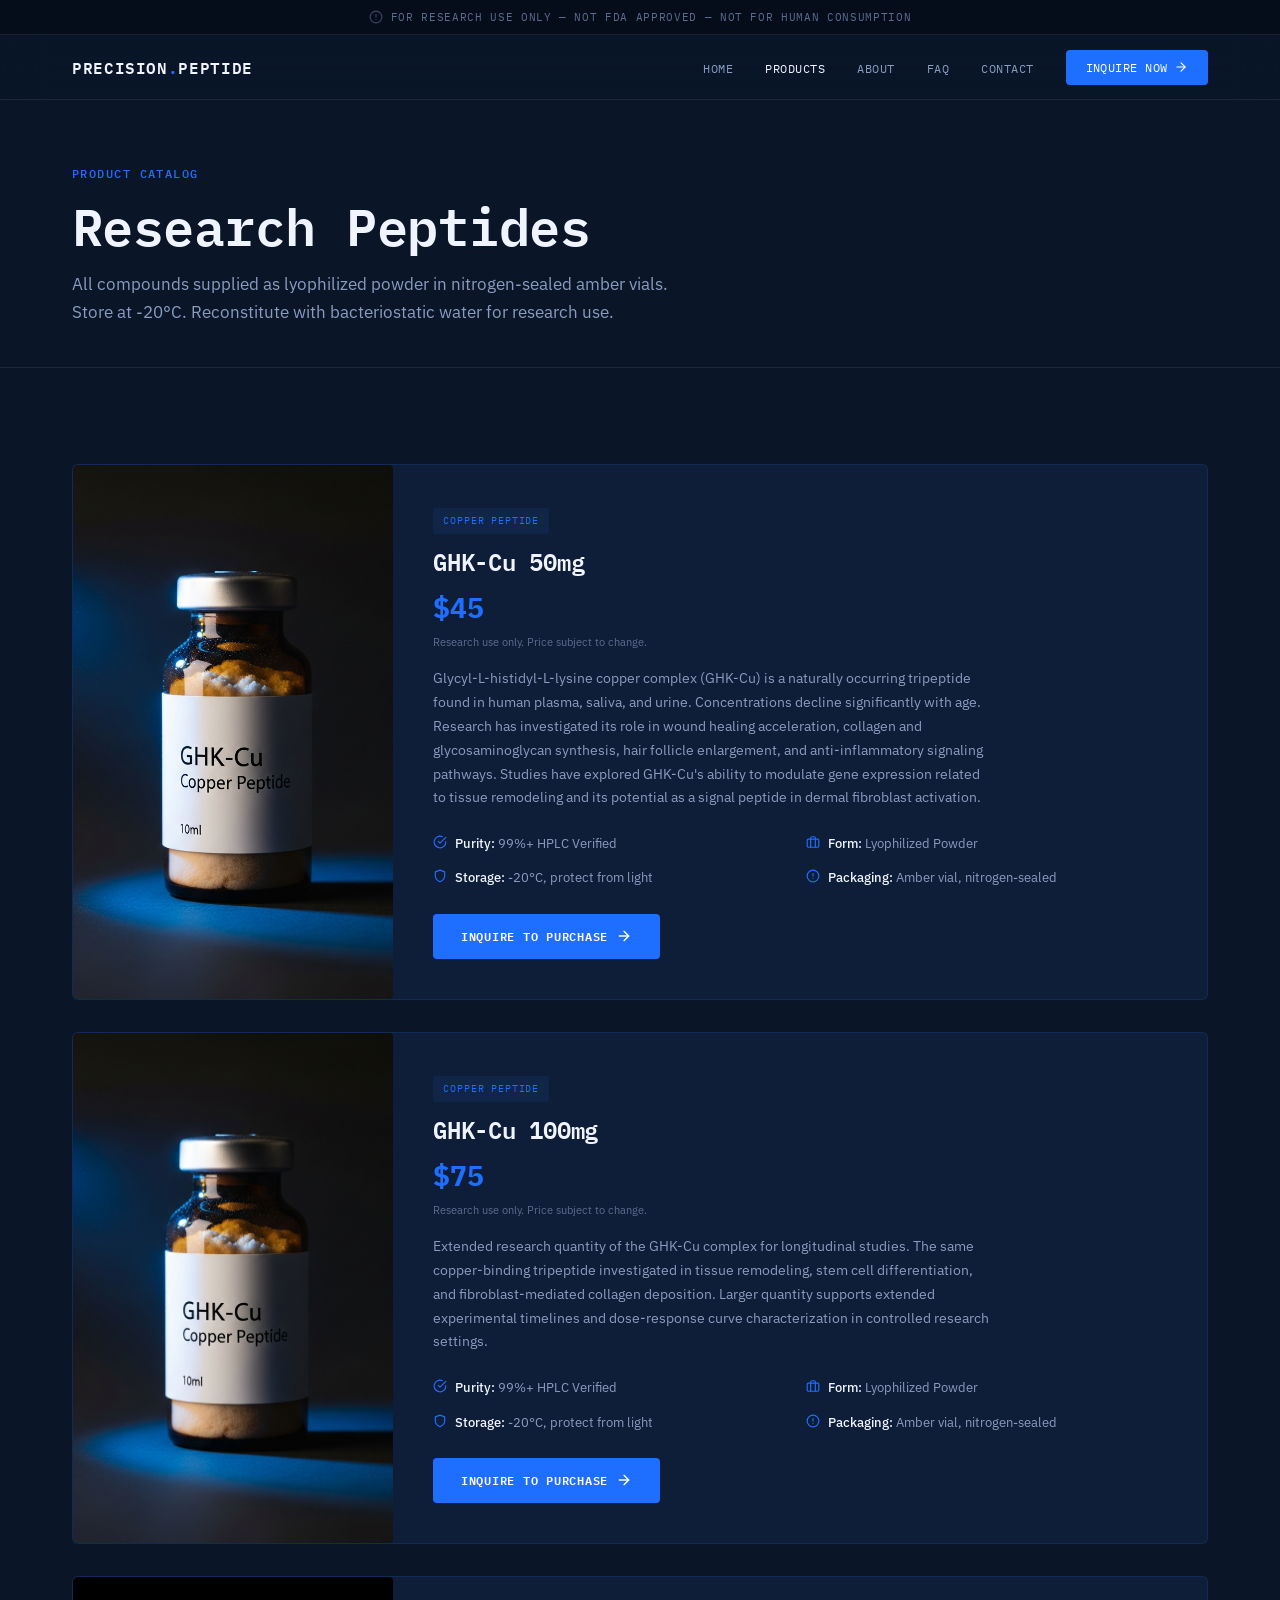
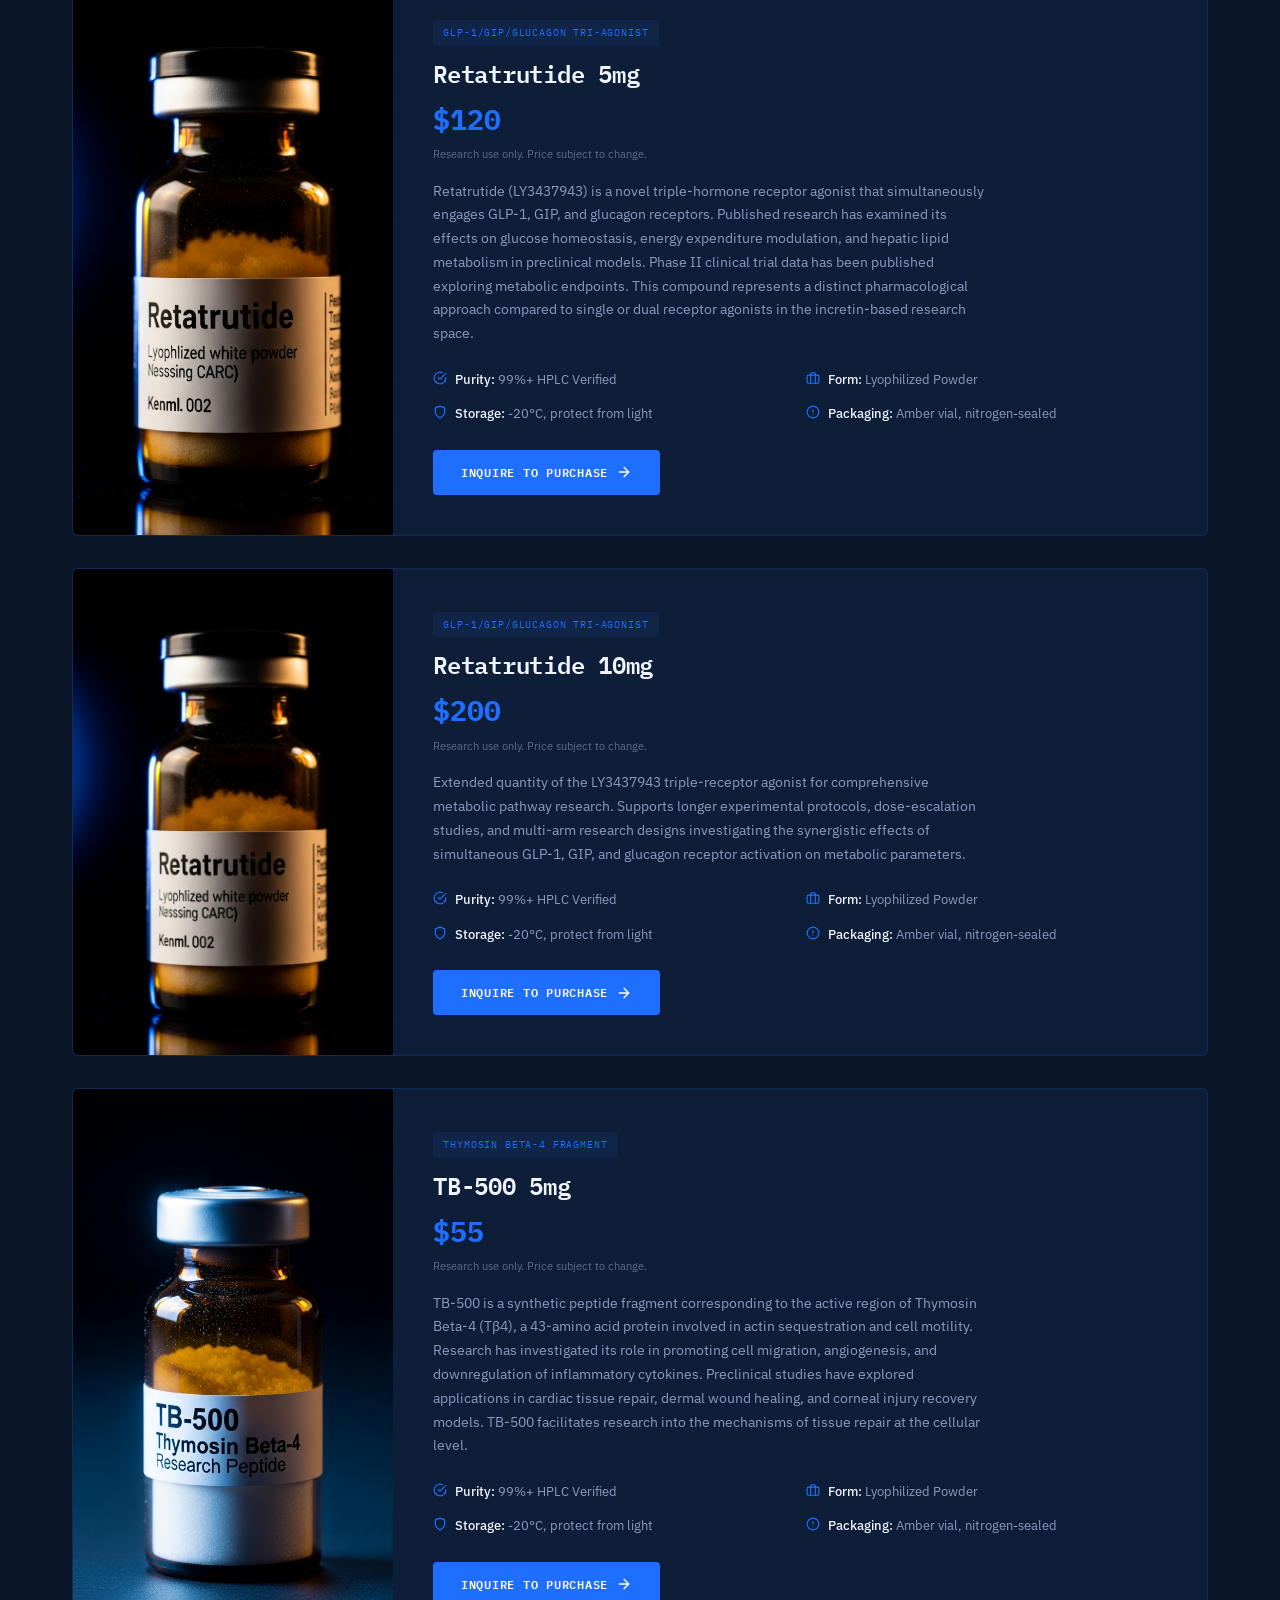
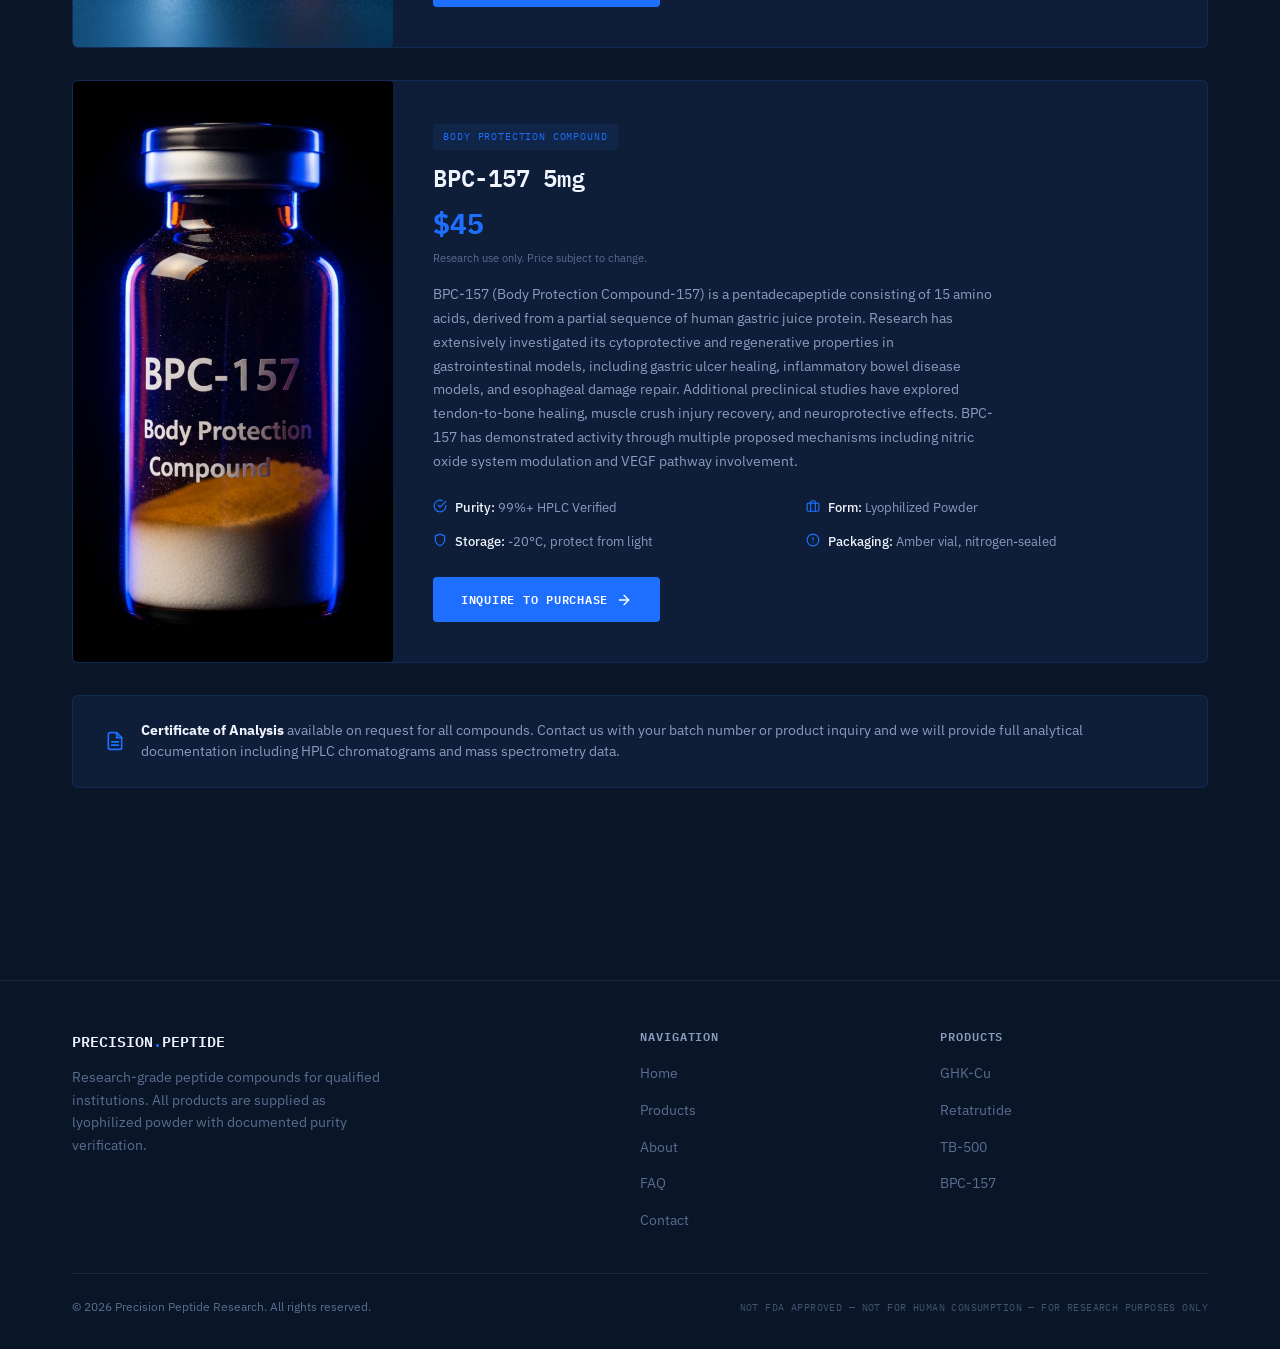
==== commit 5b7ce3b4: "feat: real AI product images (Imagen 4) + dark black color scheme" ====
--- a/products.html
+++ b/products.html
@@ -112,7 +112,7 @@
       <div class="product-detail">
         <div class="product-detail-grid">
           <div class="product-detail-image">
-            <img src="assets/img/product-ghkcu.jpg" alt="GHK-Cu peptide vial" width="320" height="280" loading="lazy">
+            <img src="assets/products/ghkcu.jpg" alt="GHK-Cu peptide vial" width="320" height="320" loading="lazy" style="object-fit: cover; width: 100%; aspect-ratio: 1/1; border-radius: 4px; background: #111;">
           </div>
           <div class="product-detail-body">
             <span class="product-tag">Copper Peptide</span>
@@ -147,7 +147,7 @@
       <div class="product-detail">
         <div class="product-detail-grid">
           <div class="product-detail-image">
-            <img src="assets/img/product-ghkcu.jpg" alt="GHK-Cu 100mg peptide vial" width="320" height="280" loading="lazy">
+            <img src="assets/products/ghkcu.jpg" alt="GHK-Cu 100mg peptide vial" width="320" height="320" loading="lazy" style="object-fit: cover; width: 100%; aspect-ratio: 1/1; border-radius: 4px; background: #111;">
           </div>
           <div class="product-detail-body">
             <span class="product-tag">Copper Peptide</span>
@@ -182,7 +182,7 @@
       <div class="product-detail">
         <div class="product-detail-grid">
           <div class="product-detail-image">
-            <img src="assets/img/product-reta.jpg" alt="Retatrutide molecular visualization" width="320" height="280" loading="lazy">
+            <img src="assets/products/retatrutide.jpg" alt="Retatrutide molecular visualization" width="320" height="320" loading="lazy" style="object-fit: cover; width: 100%; aspect-ratio: 1/1; border-radius: 4px; background: #111;">
           </div>
           <div class="product-detail-body">
             <span class="product-tag">GLP-1/GIP/Glucagon Tri-Agonist</span>
@@ -217,7 +217,7 @@
       <div class="product-detail">
         <div class="product-detail-grid">
           <div class="product-detail-image">
-            <img src="assets/img/product-reta.jpg" alt="Retatrutide 10mg molecular visualization" width="320" height="280" loading="lazy">
+            <img src="assets/products/retatrutide.jpg" alt="Retatrutide 10mg molecular visualization" width="320" height="320" loading="lazy" style="object-fit: cover; width: 100%; aspect-ratio: 1/1; border-radius: 4px; background: #111;">
           </div>
           <div class="product-detail-body">
             <span class="product-tag">GLP-1/GIP/Glucagon Tri-Agonist</span>
@@ -252,7 +252,7 @@
       <div class="product-detail">
         <div class="product-detail-grid">
           <div class="product-detail-image">
-            <img src="assets/img/product-tb500.jpg" alt="TB-500 research laboratory" width="320" height="280" loading="lazy">
+            <img src="assets/products/tb500.jpg" alt="TB-500 research laboratory" width="320" height="320" loading="lazy" style="object-fit: cover; width: 100%; aspect-ratio: 1/1; border-radius: 4px; background: #111;">
           </div>
           <div class="product-detail-body">
             <span class="product-tag">Thymosin Beta-4 Fragment</span>
@@ -287,7 +287,7 @@
       <div class="product-detail">
         <div class="product-detail-grid">
           <div class="product-detail-image">
-            <img src="assets/img/product-tb500.jpg" alt="BPC-157 research compound" width="320" height="280" loading="lazy">
+            <img src="assets/products/bpc157.jpg" alt="BPC-157 research compound" width="320" height="320" loading="lazy" style="object-fit: cover; width: 100%; aspect-ratio: 1/1; border-radius: 4px; background: #111;">
           </div>
           <div class="product-detail-body">
             <span class="product-tag">Body Protection Compound</span>
